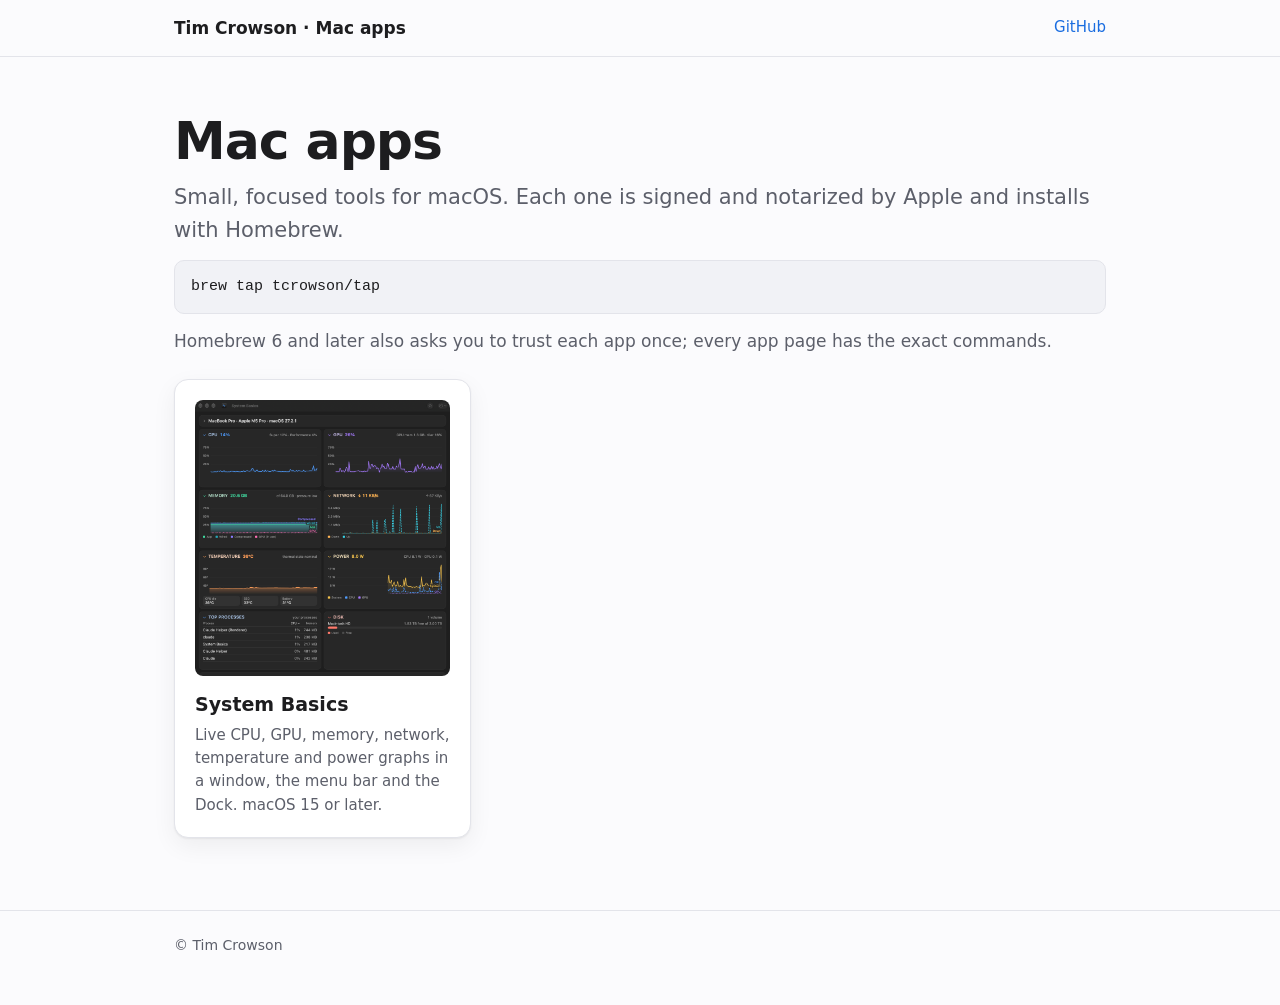
==== docs/index.html @ 07052f52 "Add GitHub Pages site with a System Basics page Co-Authored-By: Claude Opus 5.5 <noreply@anthropic.c" ====
<!doctype html>
<html lang="en">
<head>
<meta charset="utf-8">
<meta name="viewport" content="width=device-width, initial-scale=1">
<meta name="color-scheme" content="light dark">
<title>Mac apps by Tim Crowson</title>
<meta name="description" content="Small, focused Mac apps by Tim Crowson, signed and notarized, installed with Homebrew.">
<link rel="stylesheet" href="style.css">
</head>
<body>
<header class="site">
  <div class="wrap">
    <a class="brand" href="./">Tim Crowson · Mac apps</a>
    <nav><a href="https://github.com/tcrowson/homebrew-tap">GitHub</a></nav>
  </div>
</header>

<main class="wrap">
  <h1>Mac apps</h1>
  <p class="lede">Small, focused tools for macOS. Each one is signed and notarized by Apple and installs with Homebrew.</p>

  <pre><code>brew tap tcrowson/tap</code></pre>
  <p class="dim">Homebrew 6 and later also asks you to trust each app once; every app page has the exact commands.</p>

  <div class="apps">
    <a class="card" href="system-basics/">
      <img src="system-basics/img/window.png" alt="The System Basics window with CPU, GPU, memory and network graphs">
      <h3>System Basics</h3>
      <p>Live CPU, GPU, memory, network, temperature and power graphs in a window, the menu bar and the Dock. macOS 15 or later.</p>
    </a>
  </div>
</main>

<footer>
  <div class="wrap">© Tim Crowson</div>
</footer>
</body>
</html>
---- docs/style.css ----
:root {
  --bg: #fbfbfd;
  --surface: #ffffff;
  --text: #1d1d1f;
  --dim: #5c5f6a;
  --line: #e3e4ea;
  --accent: #1a6de0;
  --code-bg: #f1f2f6;
  --shadow: 0 1px 2px rgba(0, 0, 0, 0.06), 0 8px 24px rgba(0, 0, 0, 0.06);
}
@media (prefers-color-scheme: dark) {
  :root {
    --bg: #111214;
    --surface: #1b1c1f;
    --text: #f2f2f5;
    --dim: #a2a5b0;
    --line: #2c2e33;
    --accent: #4f9dff;
    --code-bg: #1f2125;
    --shadow: 0 1px 2px rgba(0, 0, 0, 0.4), 0 8px 24px rgba(0, 0, 0, 0.35);
  }
}

* { box-sizing: border-box; }
html { -webkit-text-size-adjust: 100%; }
body {
  margin: 0;
  background: var(--bg);
  color: var(--text);
  font: 17px/1.55 -apple-system, BlinkMacSystemFont, "SF Pro Text", "Inter", system-ui, sans-serif;
}
a { color: var(--accent); text-decoration: none; }
a:hover { text-decoration: underline; }

.wrap { max-width: 980px; margin: 0 auto; padding: 0 24px; }
header.site { border-bottom: 1px solid var(--line); }
header.site .wrap { display: flex; align-items: center; justify-content: space-between; gap: 16px; min-height: 56px; flex-wrap: wrap; }
header.site .brand { font-weight: 600; color: var(--text); }
header.site nav { display: flex; gap: 20px; font-size: 15px; }

h1 { font-size: clamp(34px, 6vw, 52px); line-height: 1.08; letter-spacing: -0.02em; margin: 56px 0 12px; }
h2 { font-size: 28px; letter-spacing: -0.01em; margin: 56px 0 12px; }
h3 { font-size: 19px; margin: 28px 0 6px; }
p { margin: 0 0 14px; }
.lede { font-size: 21px; color: var(--dim); max-width: 46em; }
.dim { color: var(--dim); }

pre, code { font-family: ui-monospace, "SF Mono", Menlo, monospace; font-size: 15px; }
code { background: var(--code-bg); padding: 1px 5px; border-radius: 5px; }
pre { background: var(--code-bg); border: 1px solid var(--line); border-radius: 10px; padding: 14px 16px; overflow-x: auto; margin: 0 0 14px; line-height: 1.6; }
pre code { background: none; padding: 0; }

.apps { display: grid; grid-template-columns: repeat(auto-fill, minmax(280px, 1fr)); gap: 20px; margin: 24px 0 64px; }
.card { display: block; background: var(--surface); border: 1px solid var(--line); border-radius: 14px; padding: 20px; box-shadow: var(--shadow); color: var(--text); }
.card:hover { text-decoration: none; border-color: var(--accent); }
.card img { width: 100%; border-radius: 8px; display: block; margin-bottom: 14px; }
.card h3 { margin: 0 0 4px; }
.card p { margin: 0; color: var(--dim); font-size: 15px; }

figure { margin: 24px 0; }
figure img { width: 100%; display: block; border-radius: 12px; box-shadow: var(--shadow); }
figure.bar img { border-radius: 8px; width: auto; max-width: 100%; height: 66px; }
figure.dock img { width: 160px; border-radius: 36px; }
figure.settings img { max-width: 440px; }
figcaption { color: var(--dim); font-size: 14px; margin-top: 8px; }
.shots { display: grid; grid-template-columns: repeat(auto-fit, minmax(300px, 1fr)); gap: 24px; align-items: start; }

ul.features { padding-left: 20px; }
ul.features li { margin-bottom: 6px; }
table { border-collapse: collapse; width: 100%; font-size: 15px; margin: 8px 0 14px; display: block; overflow-x: auto; }
th, td { text-align: left; padding: 8px 12px 8px 0; border-bottom: 1px solid var(--line); vertical-align: top; }
th { font-weight: 600; }

footer { border-top: 1px solid var(--line); margin-top: 72px; padding: 24px 0 48px; color: var(--dim); font-size: 14px; }
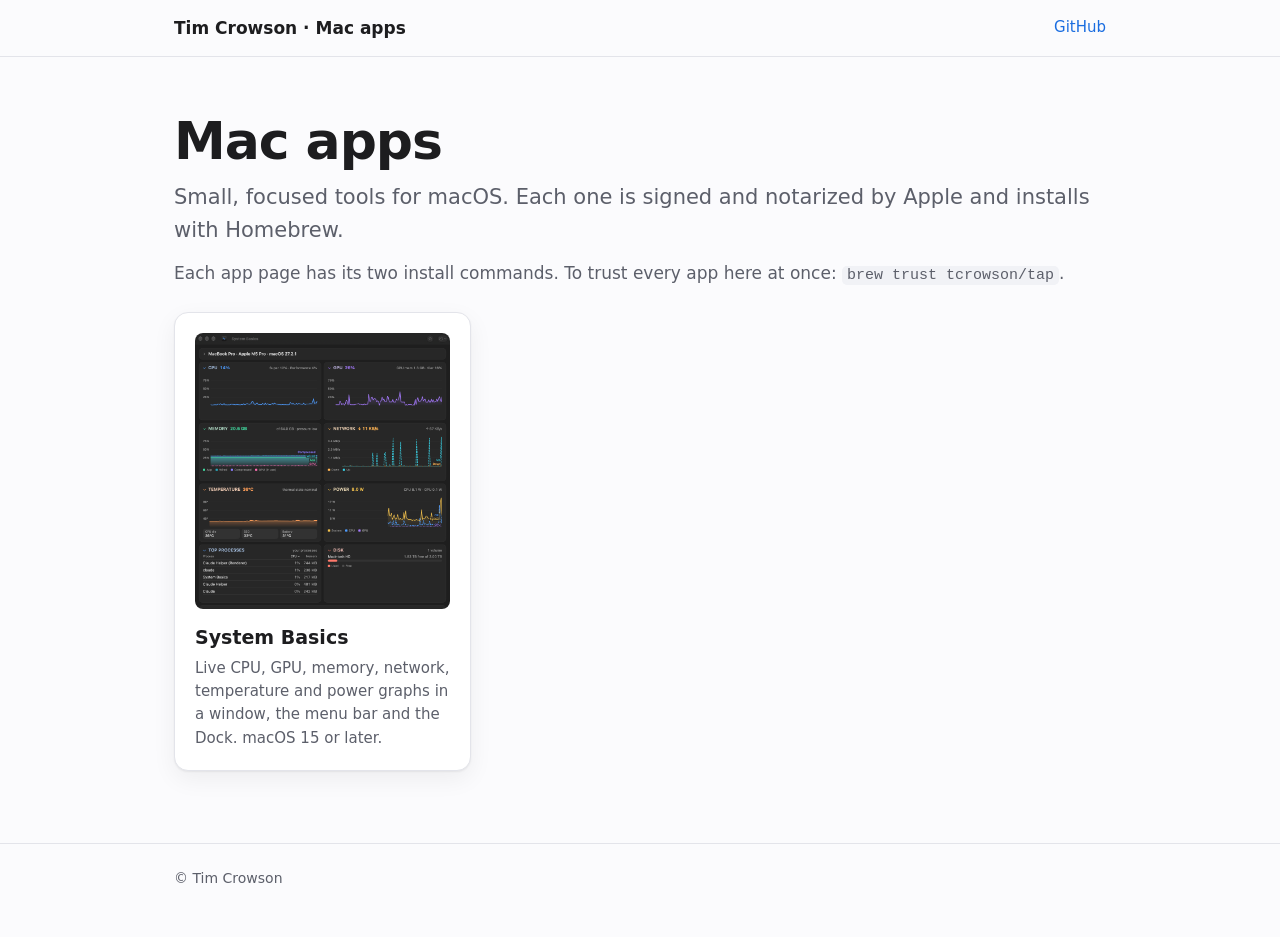
==== commit afa7c0ba: "Two-line install, link the website from README and cask Co-Authored-By: Claude Opus 5.5 <noreply@ant" ====
--- a/docs/index.html
+++ b/docs/index.html
@@ -20,8 +20,7 @@
   <h1>Mac apps</h1>
   <p class="lede">Small, focused tools for macOS. Each one is signed and notarized by Apple and installs with Homebrew.</p>
 
-  <pre><code>brew tap tcrowson/tap</code></pre>
-  <p class="dim">Homebrew 6 and later also asks you to trust each app once; every app page has the exact commands.</p>
+  <p class="dim">Each app page has its two install commands. To trust every app here at once: <code>brew trust tcrowson/tap</code>.</p>
 
   <div class="apps">
     <a class="card" href="system-basics/">
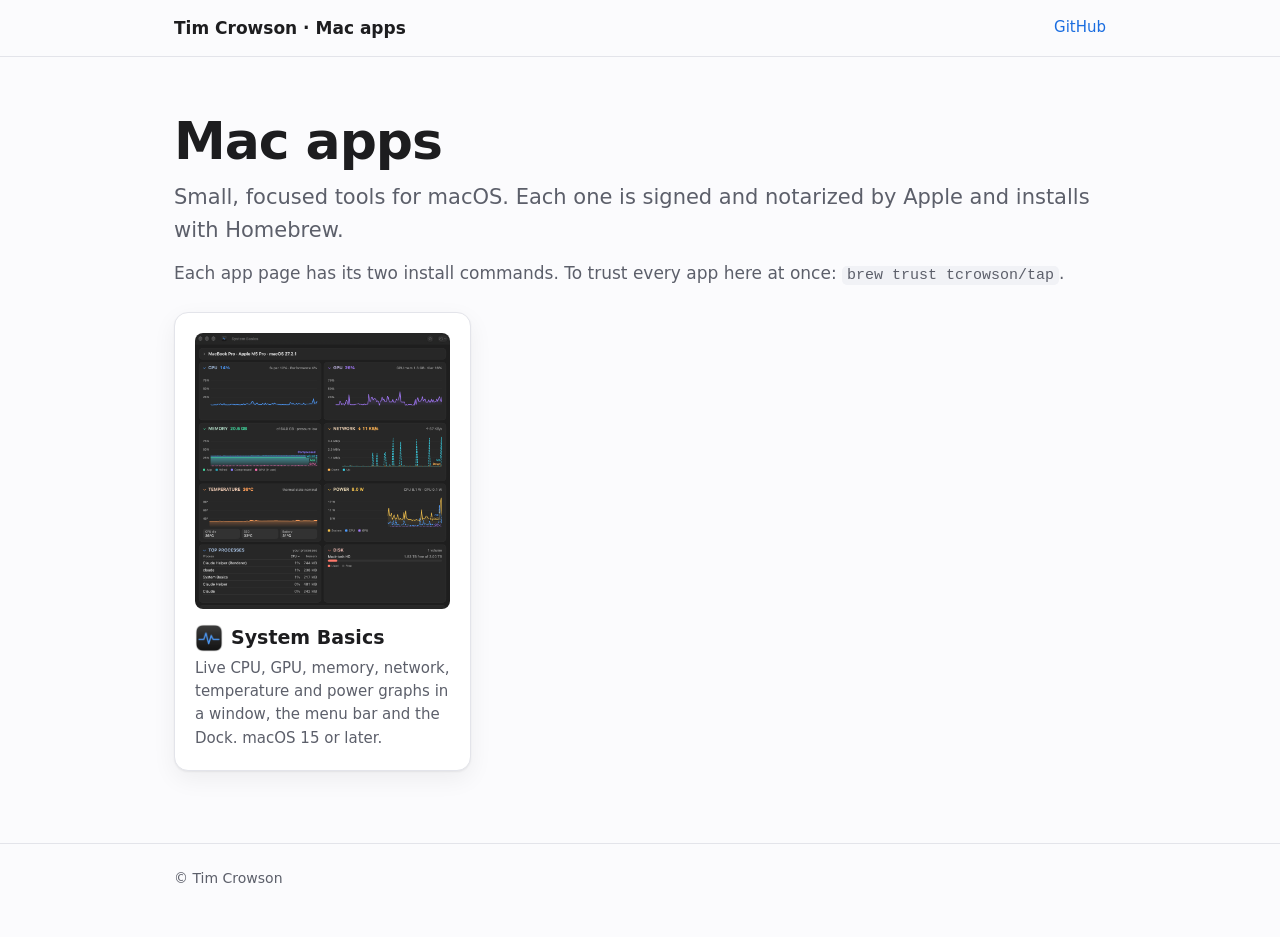
==== commit 90cd1e34: "App icon beside the title, on the landing card and as the favicon Co-Authored-By: Claude Opus 5.5 <n" ====
--- a/docs/index.html
+++ b/docs/index.html
@@ -25,7 +25,7 @@
   <div class="apps">
     <a class="card" href="system-basics/">
       <img src="system-basics/img/window.png" alt="The System Basics window with CPU, GPU, memory and network graphs">
-      <h3>System Basics</h3>
+      <h3 class="app-title"><img src="system-basics/img/icon.png" alt="" width="56" height="56">System Basics</h3>
       <p>Live CPU, GPU, memory, network, temperature and power graphs in a window, the menu bar and the Dock. macOS 15 or later.</p>
     </a>
   </div>
--- a/docs/style.css
+++ b/docs/style.css
@@ -42,6 +42,10 @@
 h2 { font-size: 28px; letter-spacing: -0.01em; margin: 56px 0 12px; }
 h3 { font-size: 19px; margin: 28px 0 6px; }
 p { margin: 0 0 14px; }
+h1.app-title { display: flex; align-items: center; gap: 0.3em; }
+h1.app-title img { width: 1.25em; height: 1.25em; flex: none; }
+.card h3.app-title { display: flex; align-items: center; gap: 8px; }
+.card h3.app-title img { width: 28px; height: 28px; margin: 0; border-radius: 0; }
 .lede { font-size: 21px; color: var(--dim); max-width: 46em; }
 .dim { color: var(--dim); }
 
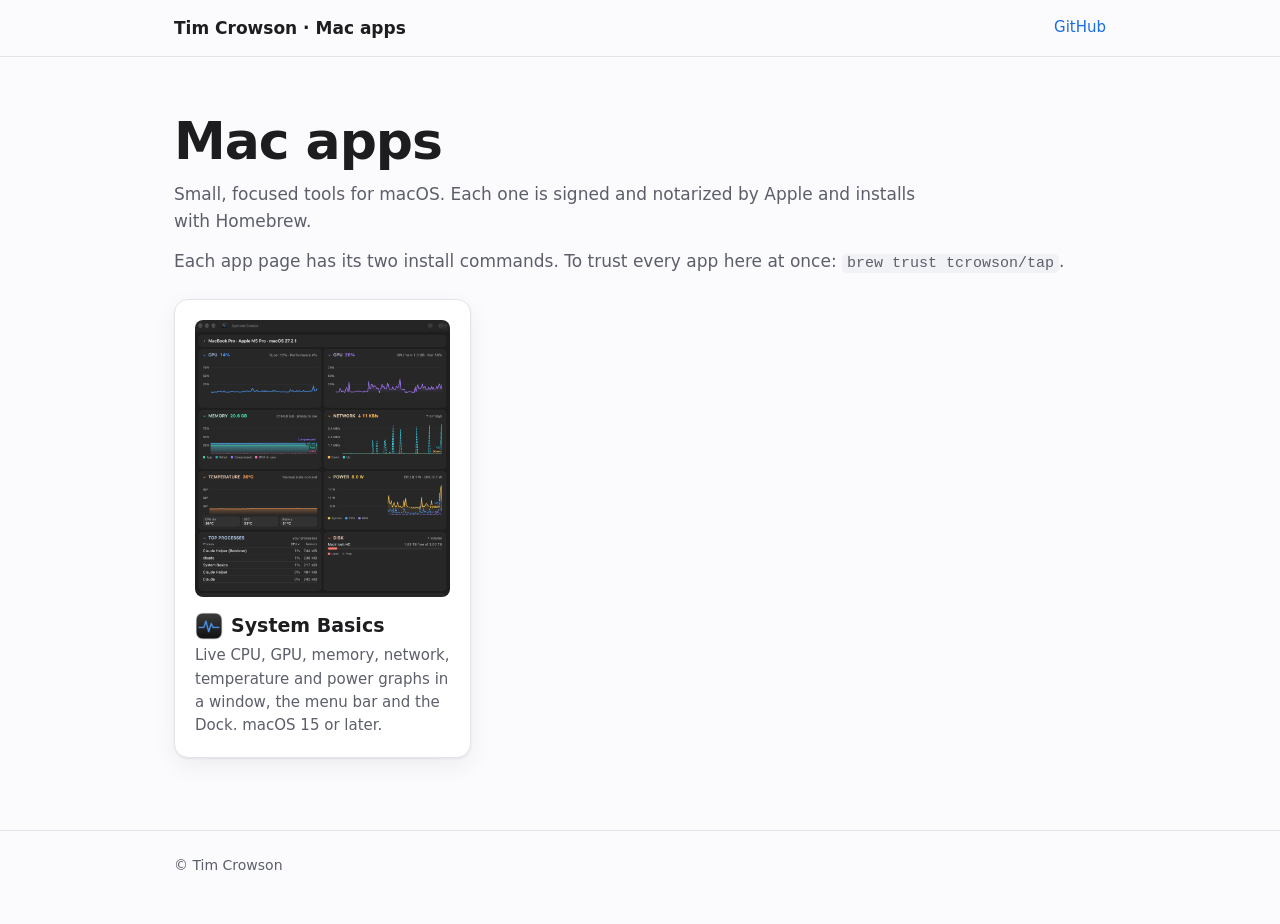
==== commit e400fa25: "Intro text at body size Co-Authored-By: Claude Opus 5.5 <noreply@anthropic.com>" ====
--- a/docs/index.html
+++ b/docs/index.html
@@ -6,7 +6,7 @@
 <meta name="color-scheme" content="light dark">
 <title>Mac apps by Tim Crowson</title>
 <meta name="description" content="Small, focused Mac apps by Tim Crowson, signed and notarized, installed with Homebrew.">
-<link rel="stylesheet" href="style.css">
+<link rel="stylesheet" href="style.css?v=3">
 </head>
 <body>
 <header class="site">
--- a/docs/style.css
+++ b/docs/style.css
@@ -46,7 +46,7 @@
 h1.app-title img { width: 1.25em; height: 1.25em; flex: none; }
 .card h3.app-title { display: flex; align-items: center; gap: 8px; }
 .card h3.app-title img { width: 28px; height: 28px; margin: 0; border-radius: 0; }
-.lede { font-size: 21px; color: var(--dim); max-width: 46em; }
+.lede { color: var(--dim); max-width: 46em; }
 .dim { color: var(--dim); }
 
 pre, code { font-family: ui-monospace, "SF Mono", Menlo, monospace; font-size: 15px; }
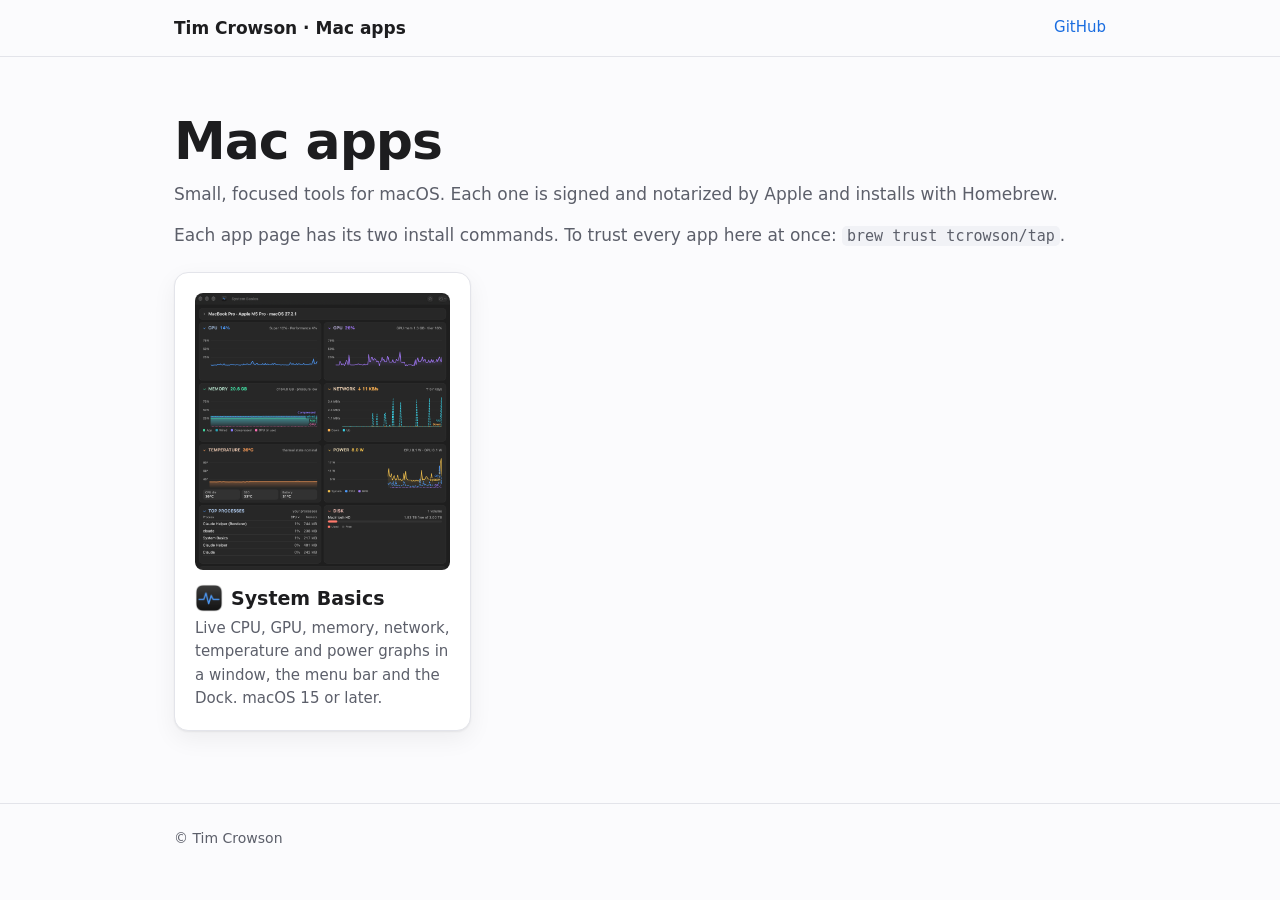
==== commit 146ee45e: "Intro spans the full text width Co-Authored-By: Claude Opus 5.5 <noreply@anthropic.com>" ====
--- a/docs/index.html
+++ b/docs/index.html
@@ -6,7 +6,7 @@
 <meta name="color-scheme" content="light dark">
 <title>Mac apps by Tim Crowson</title>
 <meta name="description" content="Small, focused Mac apps by Tim Crowson, signed and notarized, installed with Homebrew.">
-<link rel="stylesheet" href="style.css?v=3">
+<link rel="stylesheet" href="style.css?v=4">
 </head>
 <body>
 <header class="site">
--- a/docs/style.css
+++ b/docs/style.css
@@ -46,7 +46,7 @@
 h1.app-title img { width: 1.25em; height: 1.25em; flex: none; }
 .card h3.app-title { display: flex; align-items: center; gap: 8px; }
 .card h3.app-title img { width: 28px; height: 28px; margin: 0; border-radius: 0; }
-.lede { color: var(--dim); max-width: 46em; }
+.lede { color: var(--dim); }
 .dim { color: var(--dim); }
 
 pre, code { font-family: ui-monospace, "SF Mono", Menlo, monospace; font-size: 15px; }
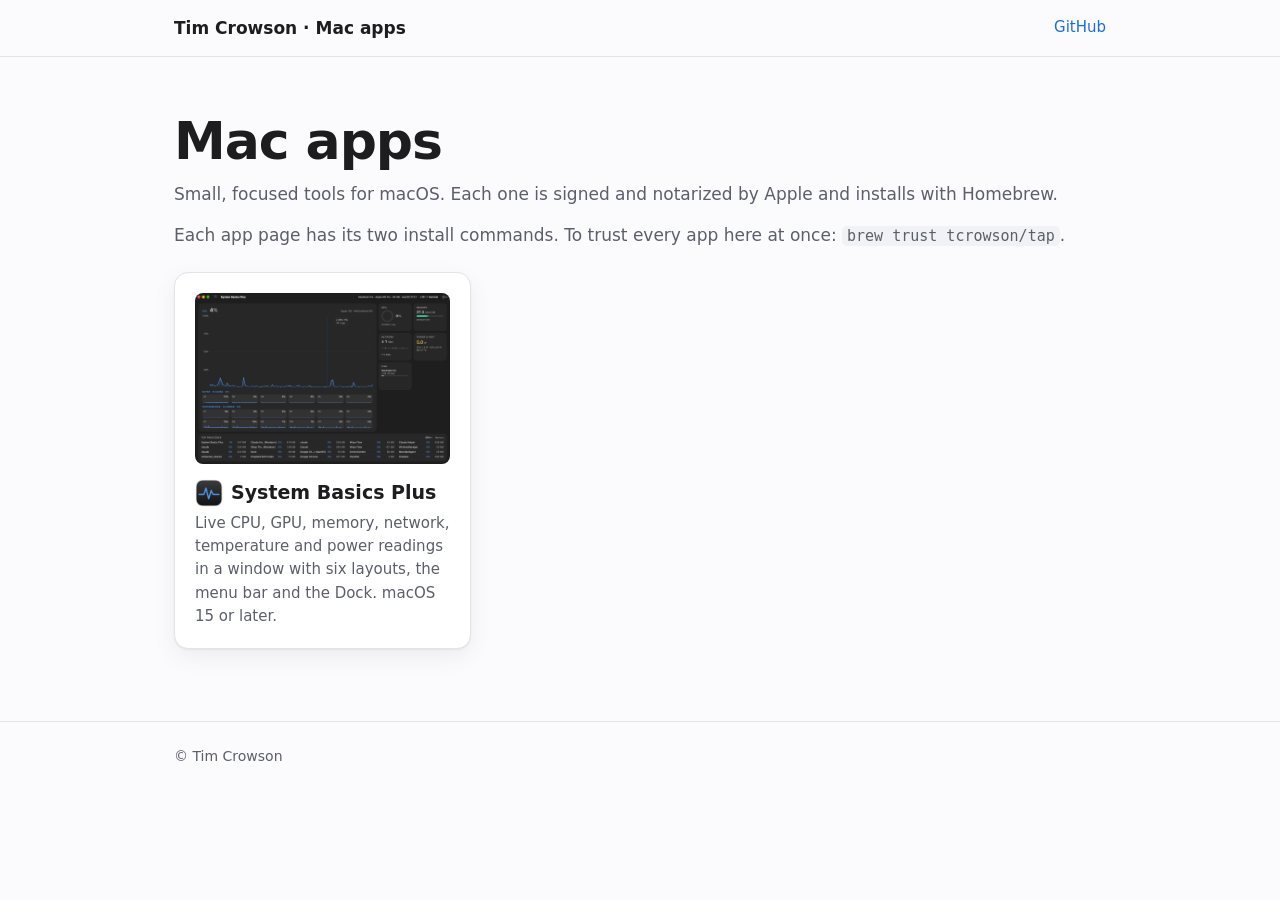
==== commit 7fb1bf42: "System Basics Plus 0.2: six layouts on the app page, new screenshots Co-Authored-By: Claude Fable 5." ====
--- a/docs/index.html
+++ b/docs/index.html
@@ -24,9 +24,9 @@
 
   <div class="apps">
     <a class="card" href="system-basics/">
-      <img src="system-basics/img/window.png" alt="The System Basics window with CPU, GPU, memory and network graphs">
-      <h3 class="app-title"><img src="system-basics/img/icon.png" alt="" width="56" height="56">System Basics</h3>
-      <p>Live CPU, GPU, memory, network, temperature and power graphs in a window, the menu bar and the Dock. macOS 15 or later.</p>
+      <img src="system-basics/img/window.png?v=2" alt="The System Basics Plus window with a large CPU graph and tiles for GPU, memory, network, power and disk">
+      <h3 class="app-title"><img src="system-basics/img/icon.png" alt="" width="56" height="56">System Basics Plus</h3>
+      <p>Live CPU, GPU, memory, network, temperature and power readings in a window with six layouts, the menu bar and the Dock. macOS 15 or later.</p>
     </a>
   </div>
 </main>
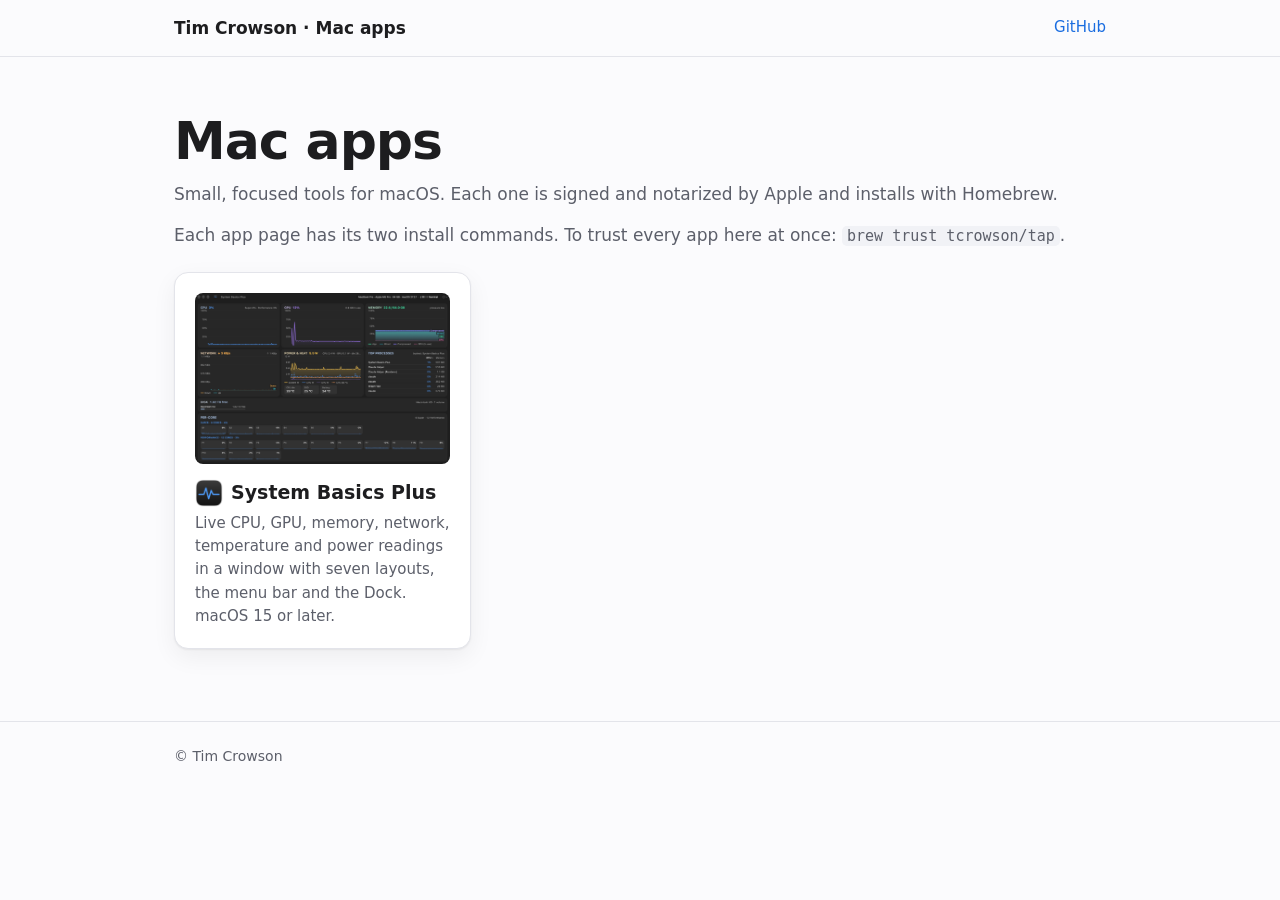
==== commit b1ea4b53: "System Basics Plus 0.2.1: seven layouts on the app page, new screenshots Co-Authored-By: Claude Fabl" ====
--- a/docs/index.html
+++ b/docs/index.html
@@ -24,9 +24,9 @@
 
   <div class="apps">
     <a class="card" href="system-basics/">
-      <img src="system-basics/img/window.png?v=2" alt="The System Basics Plus window with a large CPU graph and tiles for GPU, memory, network, power and disk">
+      <img src="system-basics/img/window.png?v=3" alt="The System Basics Plus window: a graph card each for CPU, GPU, memory, network, and power and heat">
       <h3 class="app-title"><img src="system-basics/img/icon.png" alt="" width="56" height="56">System Basics Plus</h3>
-      <p>Live CPU, GPU, memory, network, temperature and power readings in a window with six layouts, the menu bar and the Dock. macOS 15 or later.</p>
+      <p>Live CPU, GPU, memory, network, temperature and power readings in a window with seven layouts, the menu bar and the Dock. macOS 15 or later.</p>
     </a>
   </div>
 </main>
